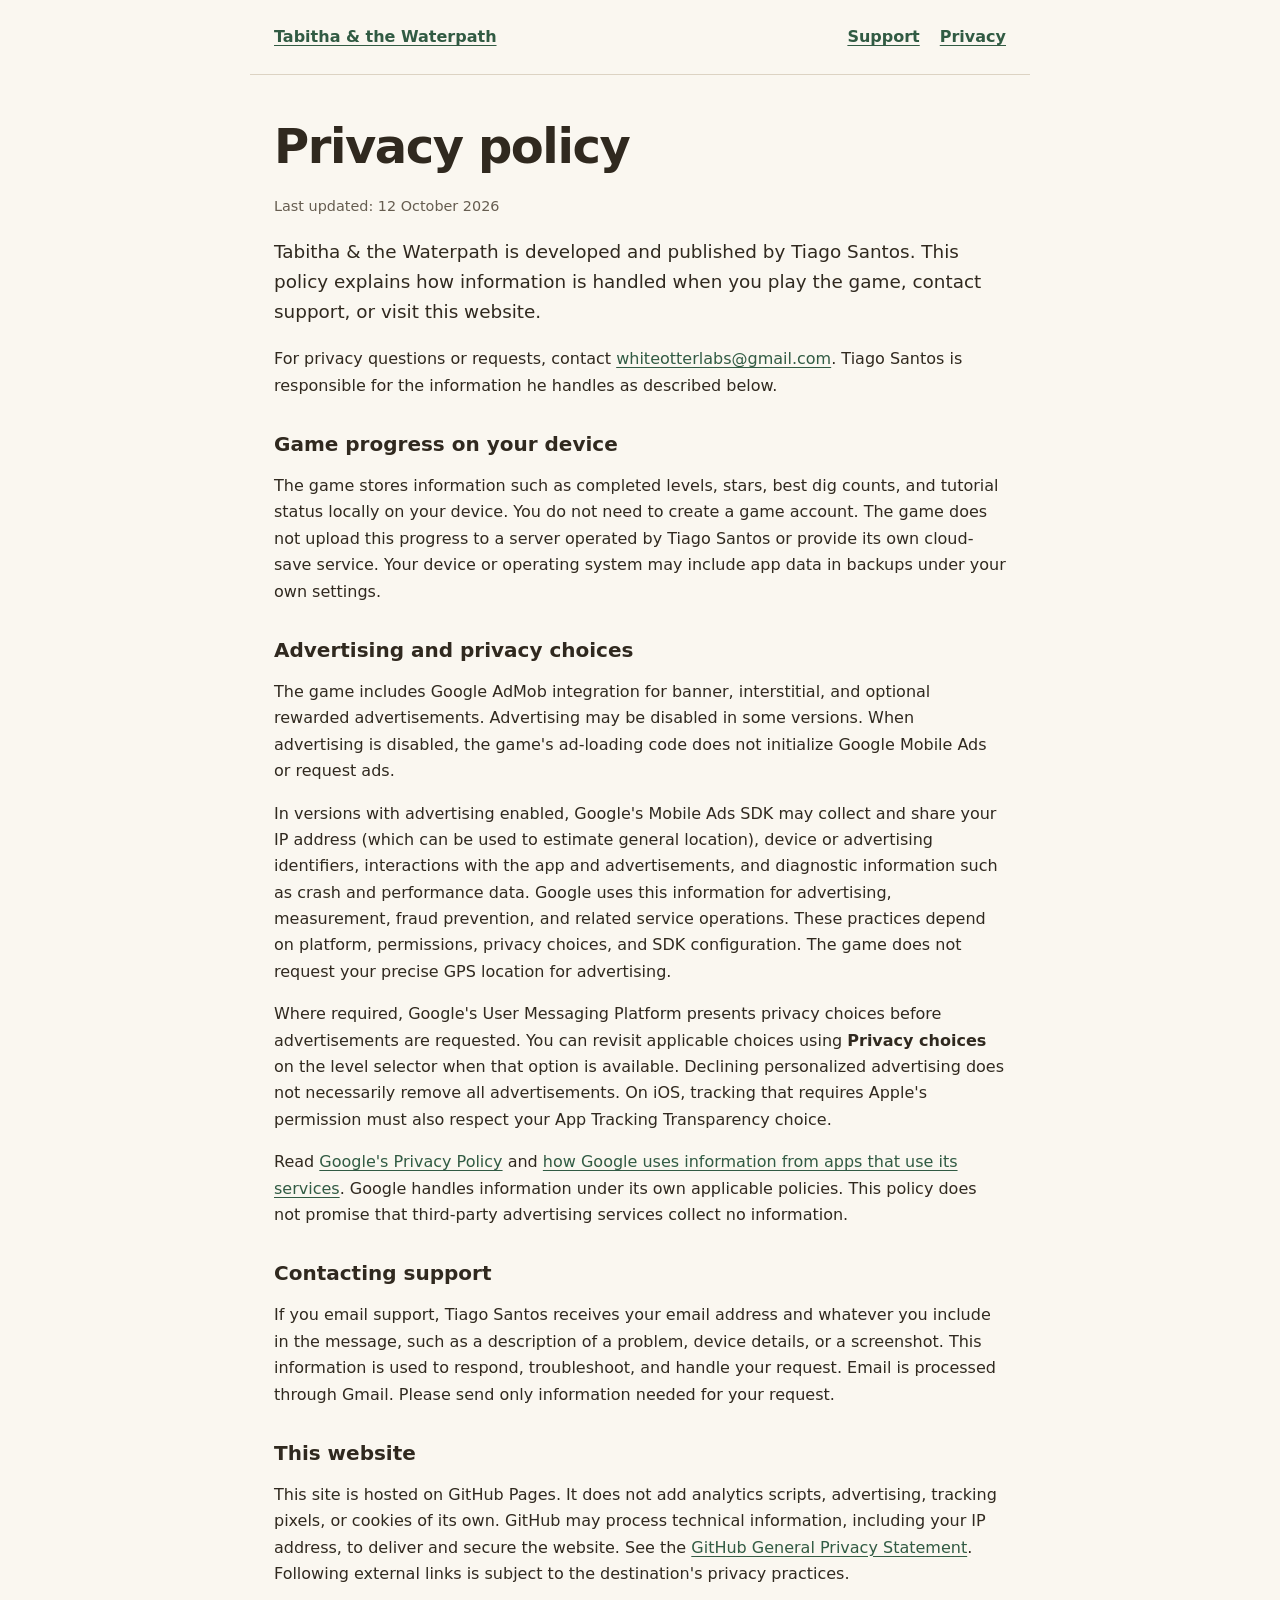
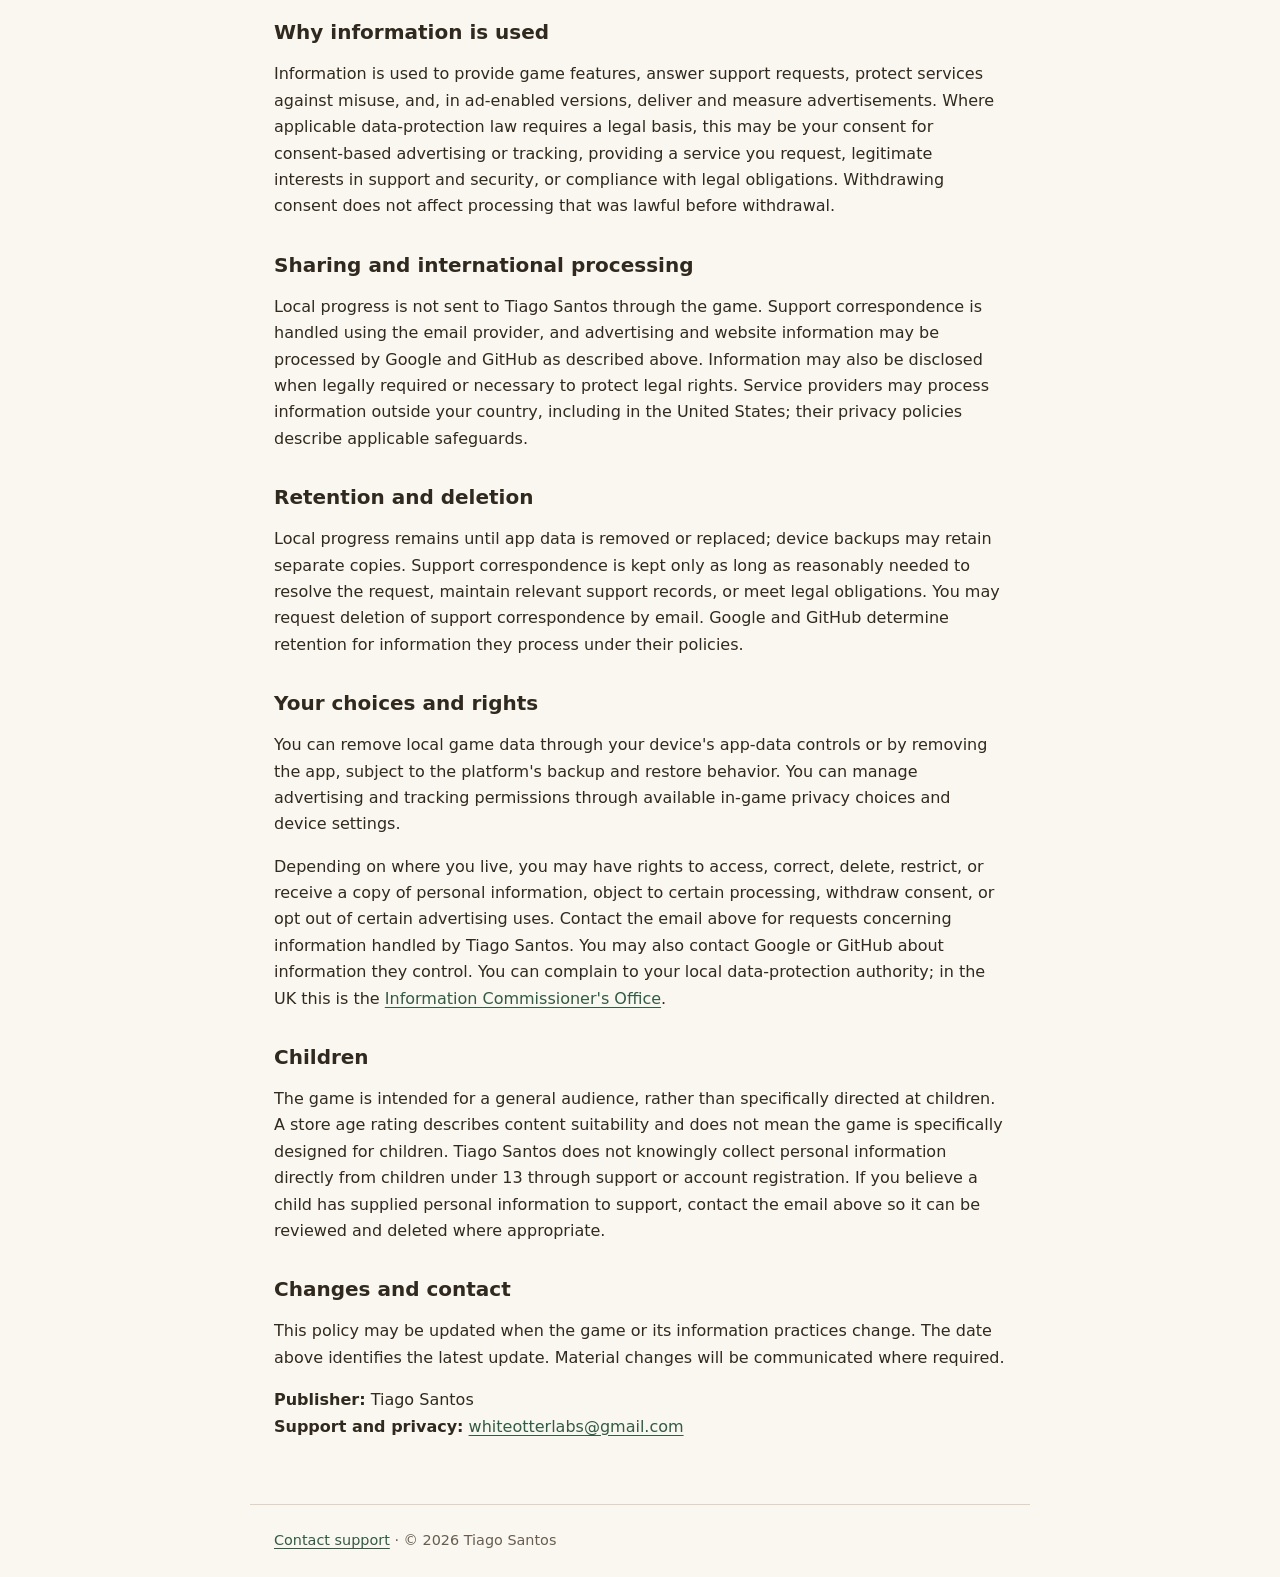
==== privacy/index.html @ dee7d154 "Publish privacy policy and support pages" ====
<!doctype html><html lang="en"><head><meta charset="utf-8"><meta name="viewport" content="width=device-width,initial-scale=1"><title>Privacy Policy — Tabitha &amp; the Waterpath</title><meta name="description" content="How Tabitha & the Waterpath handles game progress, advertising information and support requests."><link rel="stylesheet" href="../style.css"></head><body><header><a href="../">Tabitha &amp; the Waterpath</a><nav aria-label="Main navigation"><a href="../support/">Support</a><a href="./" aria-current="page">Privacy</a></nav></header><main>
<h1>Privacy policy</h1><p class="date">Last updated: 12 October 2026</p>
<p class="intro">Tabitha &amp; the Waterpath is developed and published by Tiago Santos. This policy explains how information is handled when you play the game, contact support, or visit this website.</p>
<p>For privacy questions or requests, contact <a href="mailto:whiteotterlabs@gmail.com">whiteotterlabs@gmail.com</a>. Tiago Santos is responsible for the information he handles as described below.</p>
<h2>Game progress on your device</h2>
<p>The game stores information such as completed levels, stars, best dig counts, and tutorial status locally on your device. You do not need to create a game account. The game does not upload this progress to a server operated by Tiago Santos or provide its own cloud-save service. Your device or operating system may include app data in backups under your own settings.</p>
<h2>Advertising and privacy choices</h2>
<p>The game includes Google AdMob integration for banner, interstitial, and optional rewarded advertisements. Advertising may be disabled in some versions. When advertising is disabled, the game's ad-loading code does not initialize Google Mobile Ads or request ads.</p>
<p>In versions with advertising enabled, Google's Mobile Ads SDK may collect and share your IP address (which can be used to estimate general location), device or advertising identifiers, interactions with the app and advertisements, and diagnostic information such as crash and performance data. Google uses this information for advertising, measurement, fraud prevention, and related service operations. These practices depend on platform, permissions, privacy choices, and SDK configuration. The game does not request your precise GPS location for advertising.</p>
<p>Where required, Google's User Messaging Platform presents privacy choices before advertisements are requested. You can revisit applicable choices using <strong>Privacy choices</strong> on the level selector when that option is available. Declining personalized advertising does not necessarily remove all advertisements. On iOS, tracking that requires Apple's permission must also respect your App Tracking Transparency choice.</p>
<p>Read <a href="https://policies.google.com/privacy">Google's Privacy Policy</a> and <a href="https://policies.google.com/technologies/partner-sites">how Google uses information from apps that use its services</a>. Google handles information under its own applicable policies. This policy does not promise that third-party advertising services collect no information.</p>
<h2>Contacting support</h2>
<p>If you email support, Tiago Santos receives your email address and whatever you include in the message, such as a description of a problem, device details, or a screenshot. This information is used to respond, troubleshoot, and handle your request. Email is processed through Gmail. Please send only information needed for your request.</p>
<h2>This website</h2>
<p>This site is hosted on GitHub Pages. It does not add analytics scripts, advertising, tracking pixels, or cookies of its own. GitHub may process technical information, including your IP address, to deliver and secure the website. See the <a href="https://docs.github.com/en/site-policy/privacy-policies/github-general-privacy-statement">GitHub General Privacy Statement</a>. Following external links is subject to the destination's privacy practices.</p>
<h2>Why information is used</h2>
<p>Information is used to provide game features, answer support requests, protect services against misuse, and, in ad-enabled versions, deliver and measure advertisements. Where applicable data-protection law requires a legal basis, this may be your consent for consent-based advertising or tracking, providing a service you request, legitimate interests in support and security, or compliance with legal obligations. Withdrawing consent does not affect processing that was lawful before withdrawal.</p>
<h2>Sharing and international processing</h2>
<p>Local progress is not sent to Tiago Santos through the game. Support correspondence is handled using the email provider, and advertising and website information may be processed by Google and GitHub as described above. Information may also be disclosed when legally required or necessary to protect legal rights. Service providers may process information outside your country, including in the United States; their privacy policies describe applicable safeguards.</p>
<h2>Retention and deletion</h2>
<p>Local progress remains until app data is removed or replaced; device backups may retain separate copies. Support correspondence is kept only as long as reasonably needed to resolve the request, maintain relevant support records, or meet legal obligations. You may request deletion of support correspondence by email. Google and GitHub determine retention for information they process under their policies.</p>
<h2>Your choices and rights</h2>
<p>You can remove local game data through your device's app-data controls or by removing the app, subject to the platform's backup and restore behavior. You can manage advertising and tracking permissions through available in-game privacy choices and device settings.</p>
<p>Depending on where you live, you may have rights to access, correct, delete, restrict, or receive a copy of personal information, object to certain processing, withdraw consent, or opt out of certain advertising uses. Contact the email above for requests concerning information handled by Tiago Santos. You may also contact Google or GitHub about information they control. You can complain to your local data-protection authority; in the UK this is the <a href="https://ico.org.uk/make-a-complaint/">Information Commissioner's Office</a>.</p>
<h2>Children</h2>
<p>The game is intended for a general audience, rather than specifically directed at children. A store age rating describes content suitability and does not mean the game is specifically designed for children. Tiago Santos does not knowingly collect personal information directly from children under 13 through support or account registration. If you believe a child has supplied personal information to support, contact the email above so it can be reviewed and deleted where appropriate.</p>
<h2>Changes and contact</h2>
<p>This policy may be updated when the game or its information practices change. The date above identifies the latest update. Material changes will be communicated where required.</p>
<p><strong>Publisher:</strong> Tiago Santos<br><strong>Support and privacy:</strong> <a href="mailto:whiteotterlabs@gmail.com">whiteotterlabs@gmail.com</a></p>
</main><footer><a href="../support/">Contact support</a> · © 2026 Tiago Santos</footer></body></html>
---- style.css ----
:root{color-scheme:light;font-family:system-ui,-apple-system,BlinkMacSystemFont,"Segoe UI",sans-serif;color:#30291f;background:#faf7f0;line-height:1.65}*{box-sizing:border-box}body{margin:0}main,header,footer{max-width:780px;margin:auto;padding:24px}header{border-bottom:1px solid #dcd3c3;display:flex;flex-wrap:wrap;gap:12px;justify-content:space-between}header a{font-weight:650}nav{display:flex;gap:20px}a{color:#315b43;text-underline-offset:3px}a:focus-visible{outline:3px solid #aa7000;outline-offset:4px}h1{font-size:clamp(2rem,6vw,3rem);line-height:1.15;letter-spacing:-.03em;margin:20px 0}h2{font-size:1.25rem;line-height:1.3;margin:32px 0 10px}p,li{font-size:1rem}li{margin:8px 0}.date,footer{color:#665d50;font-size:.9rem}.intro{font-size:1.15rem}footer{border-top:1px solid #dcd3c3;margin-top:24px}a{overflow-wrap:anywhere}@media(max-width:480px){main,header,footer{padding:20px}}
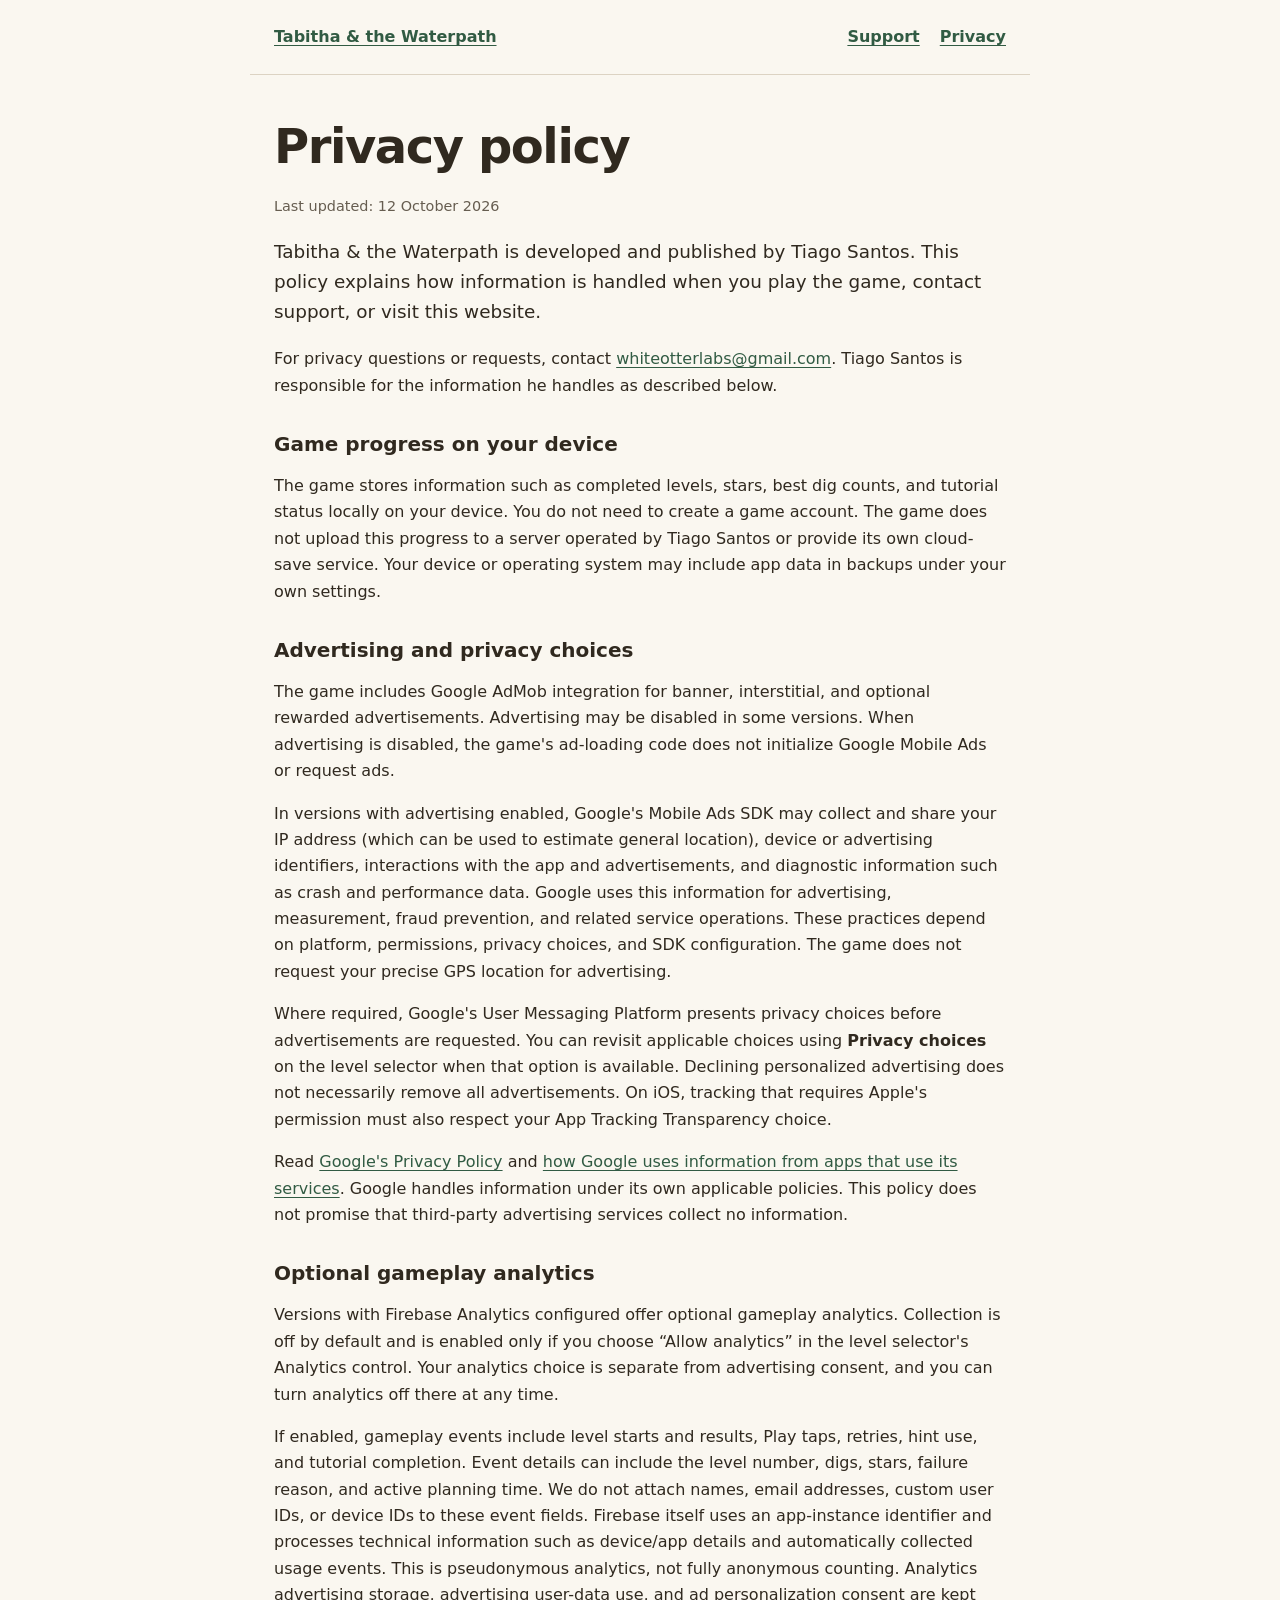
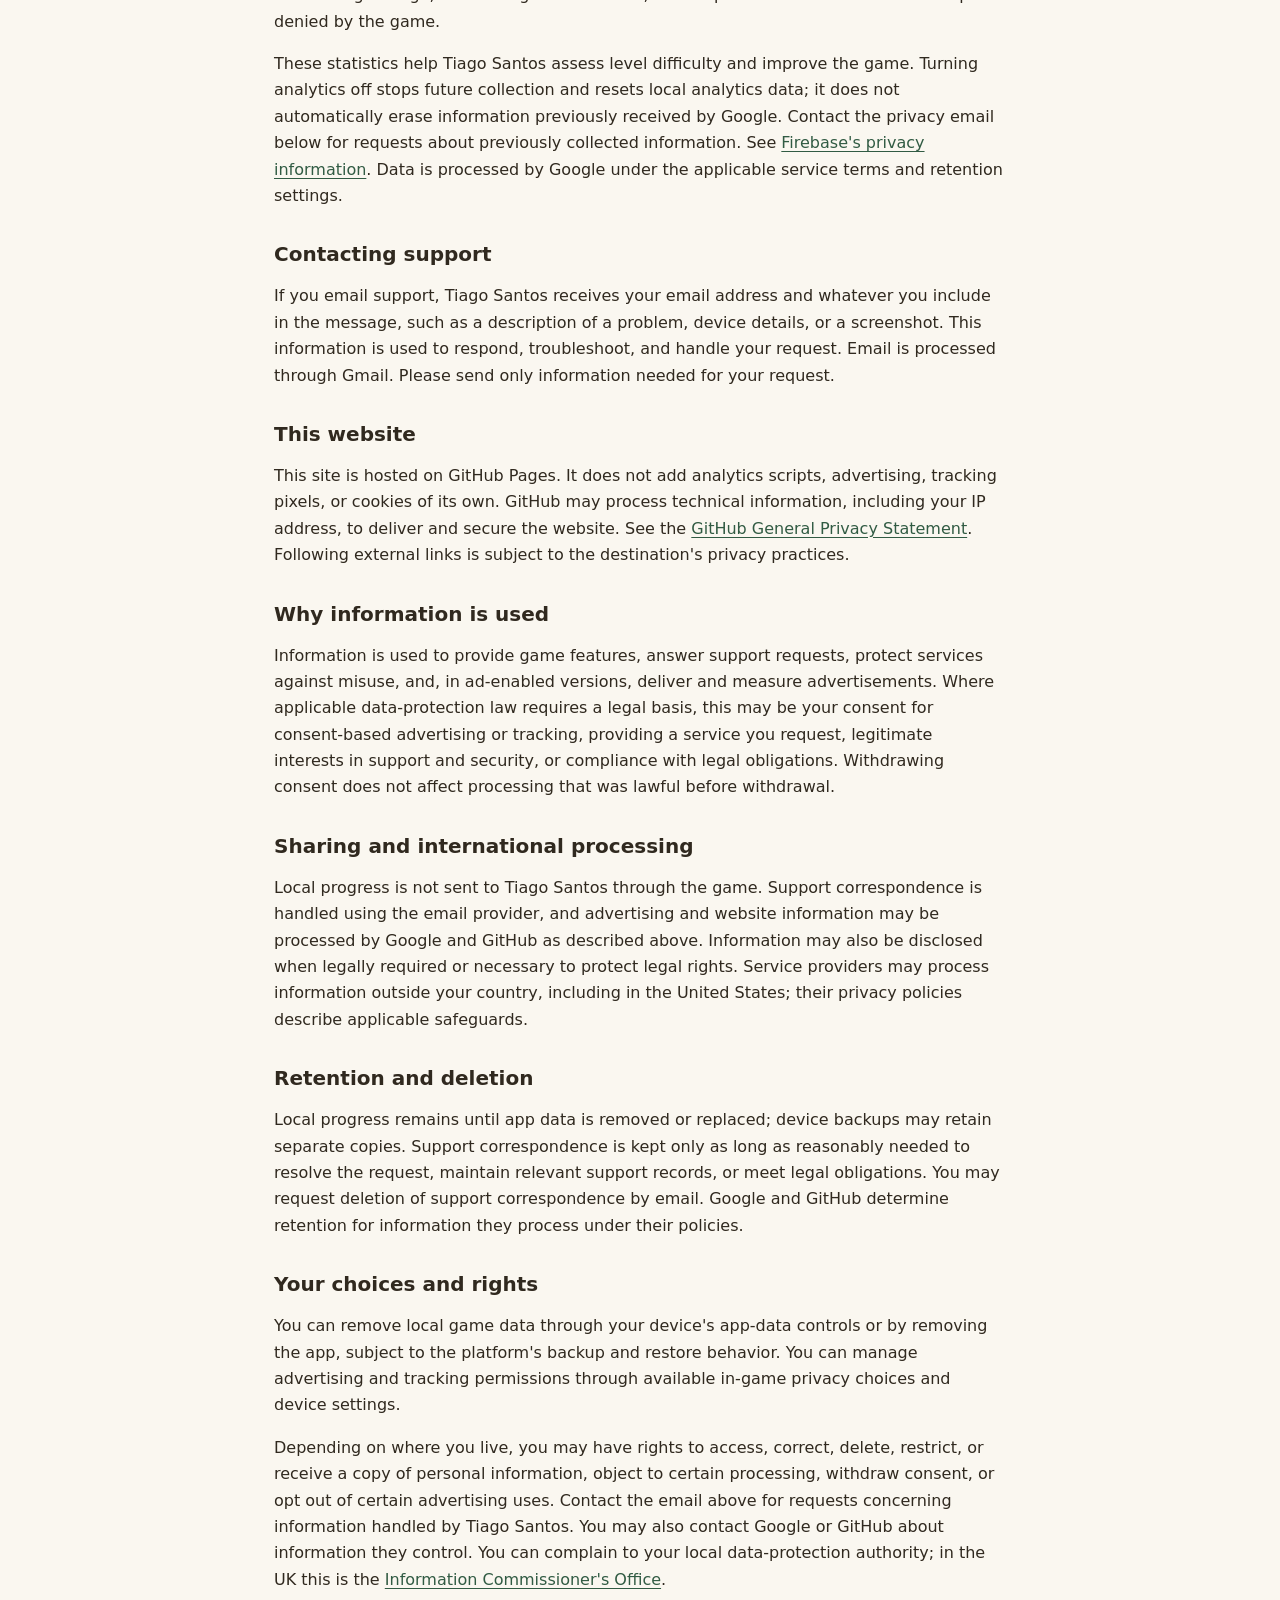
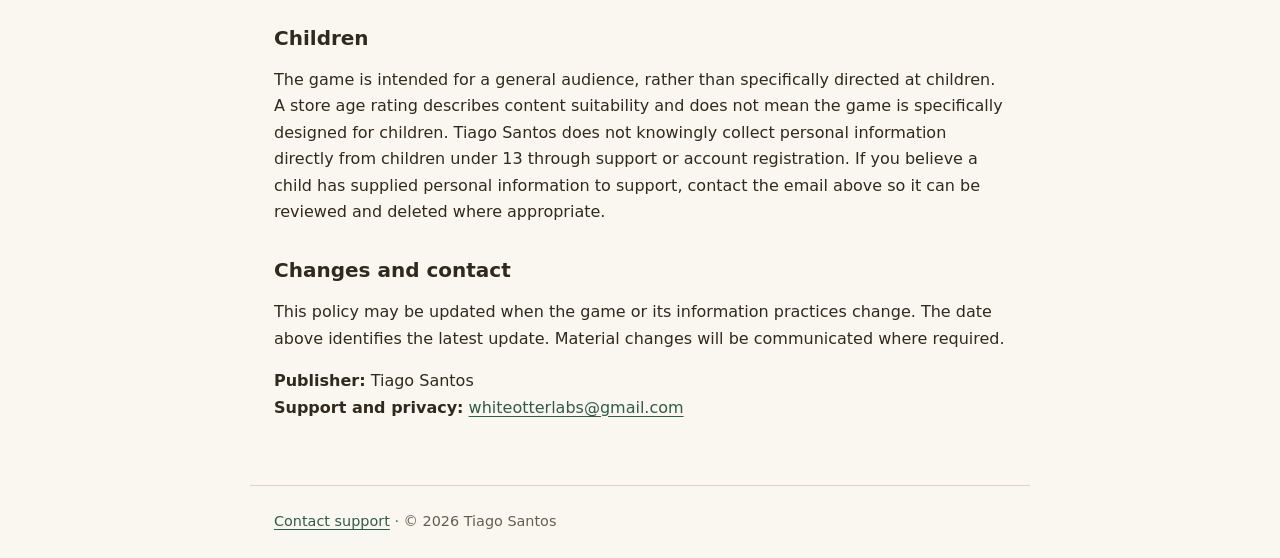
==== commit 1e487c6f: "Disclose optional Firebase gameplay analytics" ====
--- a/privacy/index.html
+++ b/privacy/index.html
@@ -9,6 +9,10 @@
 <p>In versions with advertising enabled, Google's Mobile Ads SDK may collect and share your IP address (which can be used to estimate general location), device or advertising identifiers, interactions with the app and advertisements, and diagnostic information such as crash and performance data. Google uses this information for advertising, measurement, fraud prevention, and related service operations. These practices depend on platform, permissions, privacy choices, and SDK configuration. The game does not request your precise GPS location for advertising.</p>
 <p>Where required, Google's User Messaging Platform presents privacy choices before advertisements are requested. You can revisit applicable choices using <strong>Privacy choices</strong> on the level selector when that option is available. Declining personalized advertising does not necessarily remove all advertisements. On iOS, tracking that requires Apple's permission must also respect your App Tracking Transparency choice.</p>
 <p>Read <a href="https://policies.google.com/privacy">Google's Privacy Policy</a> and <a href="https://policies.google.com/technologies/partner-sites">how Google uses information from apps that use its services</a>. Google handles information under its own applicable policies. This policy does not promise that third-party advertising services collect no information.</p>
+<h2>Optional gameplay analytics</h2>
+<p>Versions with Firebase Analytics configured offer optional gameplay analytics. Collection is off by default and is enabled only if you choose “Allow analytics” in the level selector's Analytics control. Your analytics choice is separate from advertising consent, and you can turn analytics off there at any time.</p>
+<p>If enabled, gameplay events include level starts and results, Play taps, retries, hint use, and tutorial completion. Event details can include the level number, digs, stars, failure reason, and active planning time. We do not attach names, email addresses, custom user IDs, or device IDs to these event fields. Firebase itself uses an app-instance identifier and processes technical information such as device/app details and automatically collected usage events. This is pseudonymous analytics, not fully anonymous counting. Analytics advertising storage, advertising user-data use, and ad personalization consent are kept denied by the game.</p>
+<p>These statistics help Tiago Santos assess level difficulty and improve the game. Turning analytics off stops future collection and resets local analytics data; it does not automatically erase information previously received by Google. Contact the privacy email below for requests about previously collected information. See <a href="https://firebase.google.com/support/privacy">Firebase's privacy information</a>. Data is processed by Google under the applicable service terms and retention settings.</p>
 <h2>Contacting support</h2>
 <p>If you email support, Tiago Santos receives your email address and whatever you include in the message, such as a description of a problem, device details, or a screenshot. This information is used to respond, troubleshoot, and handle your request. Email is processed through Gmail. Please send only information needed for your request.</p>
 <h2>This website</h2>
